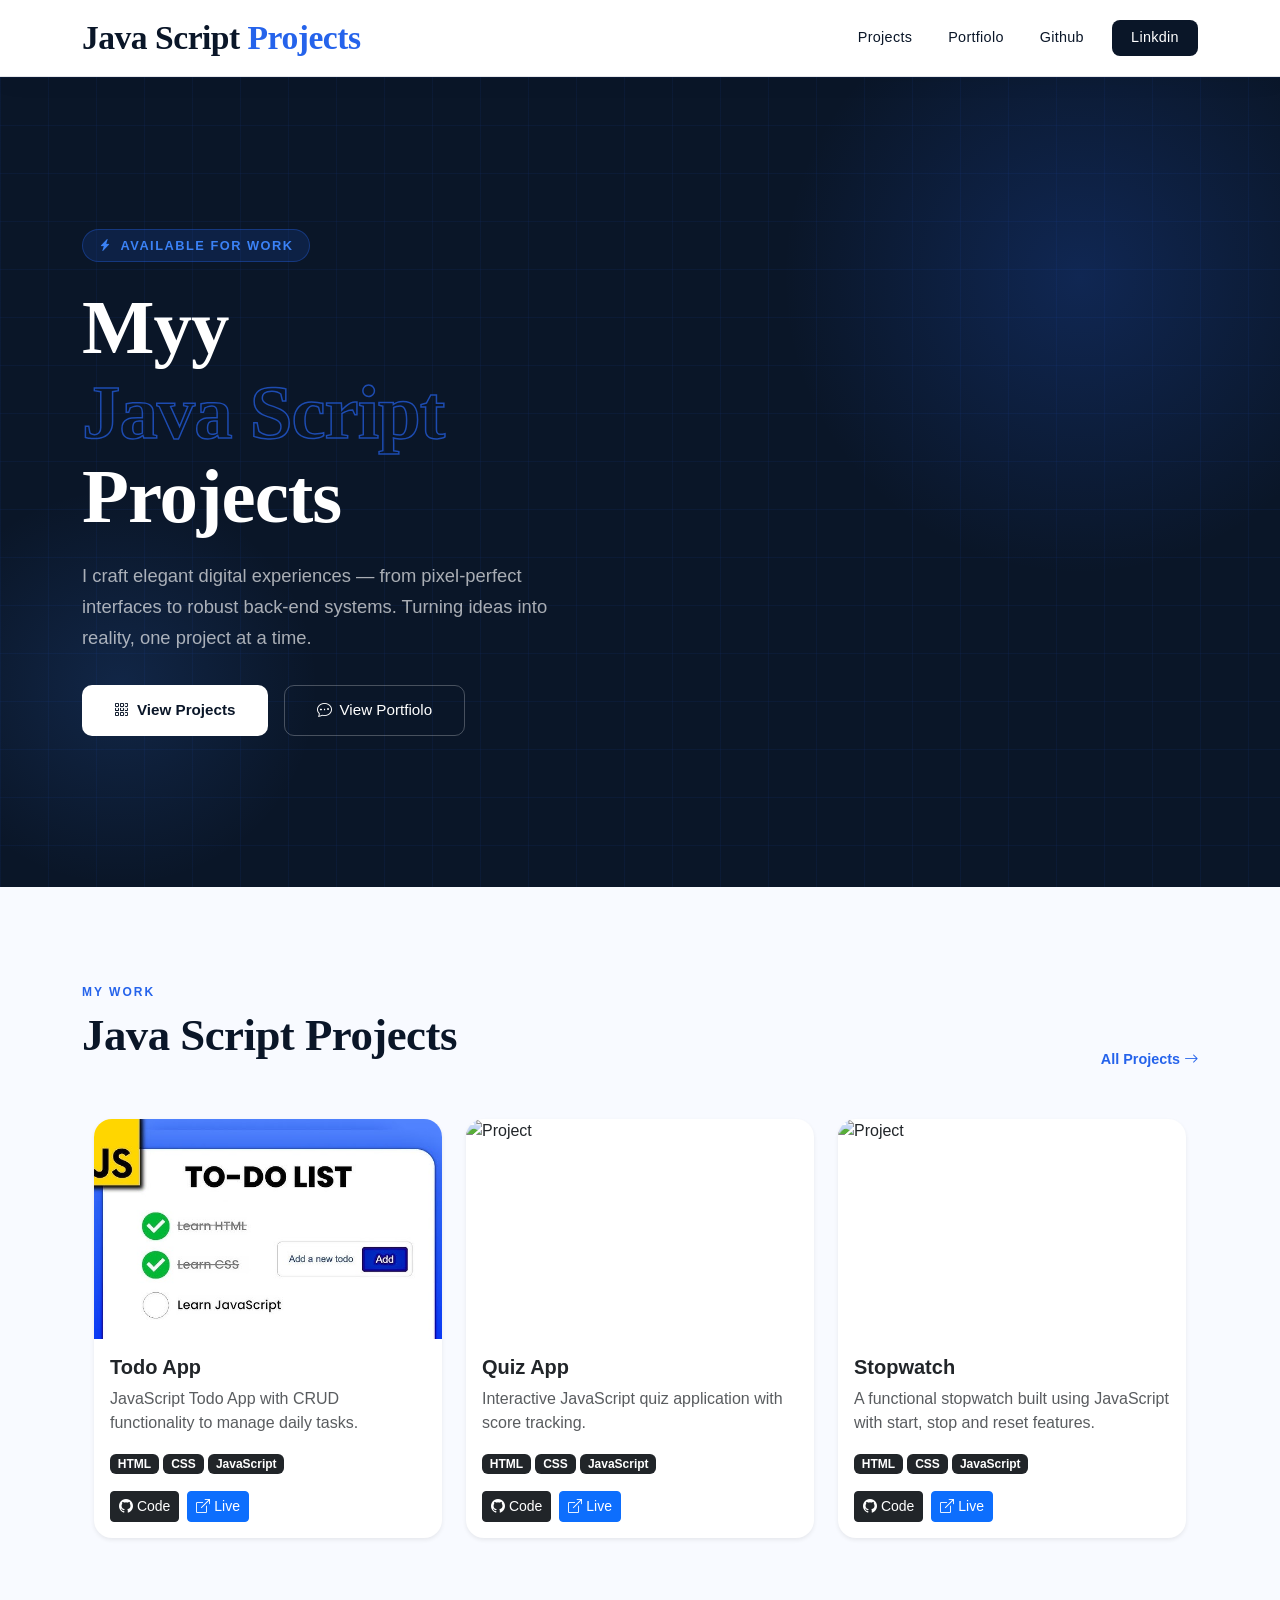
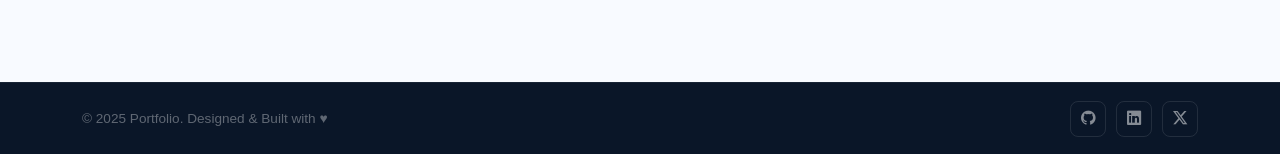
==== index.html @ 5cb29858 "first commit" ====
<!DOCTYPE html>
<html lang="en">

<head>
    <meta charset="UTF-8" />
    <meta name="viewport" content="width=device-width, initial-scale=1.0" />
    <title>Projects</title>
    <link href="https://cdn.jsdelivr.net/npm/bootstrap@5.3.3/dist/css/bootstrap.min.css" rel="stylesheet" />
    <link href="https://cdn.jsdelivr.net/npm/bootstrap-icons@1.11.3/font/bootstrap-icons.css" rel="stylesheet" />
    <link rel="stylesheet" href="style.css">
</head>

<body>
    <nav class="navbar navbar-expand-lg">
        <div class="container">
            <a class="navbar-brand" href="#">Java Script<span> Projects</span></a>
            <button class="navbar-toggler border-0 shadow-none" type="button" data-bs-toggle="collapse"
                data-bs-target="#navMenu">
                <span class="navbar-toggler-icon"></span>
            </button>
            <div class="collapse navbar-collapse" id="navMenu">
                <ul class="navbar-nav ms-auto align-items-lg-center gap-lg-1 py-3 py-lg-0">
                    <li class="nav-item"><a class="nav-link" href="#projects">Projects</a></li>
                    <li class="nav-item"><a class="nav-link"
                            href="https://protfolio-saffwan-shafqat.netlify.app/">Portfiolo</a></li>
                    <li class="nav-item"><a class="nav-link" href="https://github.com/saffwan5946">Github</a></li>
                    <li class="nav-item ms-lg-2">
                        <a class="nav-link nav-cta" href="https://www.linkedin.com/in/saffwan-ch-4b75b3373/">Linkdin</a>
                    </li>
                </ul>
            </div>
        </div>
    </nav>
    <section class="hero" id="home">
        <div class="hero-grid-bg"></div>
        <div class="hero-glow"></div>
        <div class="hero-glow2"></div>
        <div class="container">
            <div class="row align-items-center g-5">
                <div class="col-lg-6 hero-content">
                    <div class="hero-eyebrow">
                        <i class="bi bi-lightning-charge-fill"></i>
                        Available for Work
                    </div>
                    <h1>Myy<br /><em>Java Script</em><br /> Projects</h1>
                    <p>I craft elegant digital experiences — from pixel-perfect interfaces to robust back-end systems.
                        Turning ideas into reality, one project at a time.</p>
                    <div class="hero-btns">
                        <a href="#projects" class="btn-hero-primary">
                            <i class="bi bi-grid-3x3-gap"></i> View Projects
                        </a>
                        <a href="https://protfolio-saffwan-shafqat.netlify.app/" class="btn-hero-outline">
                            <i class="bi bi-chat-dots"></i> View Portfiolo
                        </a>
                    </div>
                </div>
    </section>
    <section class="section" id="projects">
        <div class="container">
            <div class="row mb-4 align-items-end">
                <div class="col-md-7">
                    <p class="section-label">My Work</p>
                    <h2 class="section-title">Java Script Projects</h2>
                </div>
                <div class="col-md-5 text-md-end mt-3 mt-md-0">
                    <a href="#" class="text-decoration-none"
                        style="color:var(--accent); font-size:0.9rem; font-weight:600;">
                        All Projects <i class="bi bi-arrow-right"></i>
                    </a>
                </div>
            </div>


            <div class="container my-5">
                <div class="row g-4">

                    <!-- Project 1 -->
                    <div class="col-12 col-sm-6 col-lg-4">
                        <div class="card project-card h-100 border-0 shadow-sm">

                            <img src="/Images/hq720.jpg" class="card-img-top" alt="Project">

                            <div class="card-body d-flex flex-column">

                                <h5 class="fw-bold">Todo App</h5>

                                <p class="text-muted">
                                    JavaScript Todo App with CRUD functionality to manage daily tasks.
                                </p>

                                <div class="mb-3">
                                    <span class="badge bg-dark">HTML</span>
                                    <span class="badge bg-dark">CSS</span>
                                    <span class="badge bg-dark">JavaScript</span>
                                </div>

                                <div class="mt-auto d-flex gap-2">
                                    <a href="" class="btn btn-dark btn-sm">
                                        <i class="bi bi-github"></i> Code
                                    </a>

                                    <a href="#" class="btn btn-primary btn-sm">
                                        <i class="bi bi-box-arrow-up-right"></i> Live
                                    </a>
                                </div>

                            </div>
                        </div>
                    </div>


                    <!-- Project 2 -->
                    <div class="col-12 col-sm-6 col-lg-4">
                        <div class="card project-card h-100 border-0 shadow-sm">

                            <img src="https://via.placeholder.com/400x250" class="card-img-top" alt="Project">

                            <div class="card-body d-flex flex-column">

                                <h5 class="fw-bold">Quiz App</h5>

                                <p class="text-muted">
                                    Interactive JavaScript quiz application with score tracking.
                                </p>

                                <div class="mb-3">
                                    <span class="badge bg-dark">HTML</span>
                                    <span class="badge bg-dark">CSS</span>
                                    <span class="badge bg-dark">JavaScript</span>
                                </div>

                                <div class="mt-auto d-flex gap-2">
                                    <a href="#" class="btn btn-dark btn-sm">
                                        <i class="bi bi-github"></i> Code
                                    </a>

                                    <a href="#" class="btn btn-primary btn-sm">
                                        <i class="bi bi-box-arrow-up-right"></i> Live
                                    </a>
                                </div>

                            </div>
                        </div>
                    </div>


                    <!-- Project 3 -->
                    <div class="col-12 col-sm-6 col-lg-4">
                        <div class="card project-card h-100 border-0 shadow-sm">

                            <img src="https://via.placeholder.com/400x250" class="card-img-top" alt="Project">

                            <div class="card-body d-flex flex-column">

                                <h5 class="fw-bold">Stopwatch</h5>

                                <p class="text-muted">
                                    A functional stopwatch built using JavaScript with start, stop and reset features.
                                </p>

                                <div class="mb-3">
                                    <span class="badge bg-dark">HTML</span>
                                    <span class="badge bg-dark">CSS</span>
                                    <span class="badge bg-dark">JavaScript</span>
                                </div>

                                <div class="mt-auto d-flex gap-2">
                                    <a href="#" class="btn btn-dark btn-sm">
                                        <i class="bi bi-github"></i> Code
                                    </a>

                                    <a href="#" class="btn btn-primary btn-sm">
                                        <i class="bi bi-box-arrow-up-right"></i> Live
                                    </a>
                                </div>

                            </div>
                        </div>
                    </div>

                </div>
            </div>
        </div>
    </section>
    <footer>
        <div class="container">
            <div class="d-flex flex-wrap justify-content-between align-items-center gap-3">
                <span class="footer-text">© 2025 Portfolio. Designed & Built with ♥</span>
                <div class="social-links">
                    <a href="https://github.com/saffwan5946" class="social-link"><i class="bi bi-github"></i></a>
                    <a href="https://www.linkedin.com/in/saffwan-ch-4b75b3373/" class="social-link"><i
                            class="bi bi-linkedin"></i></a>
                    <a href="#" class="social-link"><i class="bi bi-twitter-x"></i></a>
                </div>
            </div>
        </div>
    </footer>
    <script src="https://cdn.jsdelivr.net/npm/bootstrap@5.3.3/dist/js/bootstrap.bundle.min.js"></script>
</body>

</html>
---- style.css ----
:root {
      --navy:       #0a1628;
      --navy-mid:   #112240;
      --navy-light: #1e3a5f;
      --accent:     #2563eb;
      --accent2:    #3b82f6;
      --white:      #ffffff;
      --off-white:  #f8faff;
      --muted:      #64748b;
      --border:     rgba(10,22,40,0.10);
    }

    * { box-sizing: border-box; }

    html { scroll-behavior: smooth; }

    body {
      font-family: 'DM Sans', sans-serif;
      background: var(--off-white);
      color: var(--navy);
      overflow-x: hidden;
    }
    .navbar {
      background: var(--white);
      border-bottom: 1.5px solid var(--border);
      padding: 0.5rem 0;
      position: sticky;
      top: 0;
      z-index: 1000;
      box-shadow: 0 2px 24px rgba(10,22,40,0.06);
    }
    .navbar-brand {
      font-family: 'Playfair Display', serif;
      font-size: 2.1rem;
      font-weight: 900;
      color: var(--navy) !important;
      letter-spacing: -0.5px;
    }
    .navbar-brand span { color: var(--accent); }
    .nav-link {
      color: var(--navy) !important;
      font-weight: 500;
      font-size: 0.9rem;
      letter-spacing: 0.3px;
      padding: 0.4rem 1rem !important;
      border-radius: 6px;
      transition: background 0.2s, color 0.2s;
    }
    .nav-link:hover { background: var(--off-white); color: var(--accent) !important; }
    .nav-cta {
      background: var(--navy);
      color: var(--white) !important;
      border-radius: 8px !important;
      padding: 0.45rem 1.2rem !important;
      transition: background 0.2s, transform 0.15s;
    }
    .nav-cta:hover { background: var(--accent) !important; transform: translateY(-1px); color: var(--white) !important;  }
    .hero {
      background: var(--navy);
      min-height: 90vh;
      display: flex;
      align-items: center;
      position: relative;
      overflow: hidden;
    }
    .hero-grid-bg {
      position: absolute;
      inset: 0;
      background-image:
        linear-gradient(rgba(37,99,235,0.07) 1px, transparent 1px),
        linear-gradient(90deg, rgba(37,99,235,0.07) 1px, transparent 1px);
      background-size: 48px 48px;
      animation: gridPan 20s linear infinite;
    }
    @keyframes gridPan {
      from { background-position: 0 0; }
      to   { background-position: 48px 48px; }
    }
    .hero-glow {
      position: absolute;
      width: 600px; height: 600px;
      background: radial-gradient(circle, rgba(37,99,235,0.22) 0%, transparent 70%);
      border-radius: 50%;
      right: -100px; top: -100px;
      pointer-events: none;
    }
    .hero-glow2 {
      position: absolute;
      width: 400px; height: 400px;
      background: radial-gradient(circle, rgba(59,130,246,0.15) 0%, transparent 70%);
      border-radius: 50%;
      left: -80px; bottom: 0;
      pointer-events: none;
    }
    .hero-content { position: relative; z-index: 2; }
    .hero-eyebrow {
      display: inline-flex;
      align-items: center;
      gap: 8px;
      background: rgba(37,99,235,0.15);
      border: 1px solid rgba(37,99,235,0.35);
      color: var(--accent2);
      font-size: 0.8rem;
      font-weight: 600;
      letter-spacing: 1.5px;
      text-transform: uppercase;
      padding: 6px 16px;
      border-radius: 50px;
      margin-bottom: 1.5rem;
    }
    .hero-eyebrow i { font-size: 0.75rem; }
    .hero h1 {
      font-family: 'Playfair Display', serif;
      font-size: clamp(2.8rem, 6vw, 5rem);
      font-weight: 900;
      color: var(--white);
      line-height: 1.1;
      margin-bottom: 1.25rem;
      letter-spacing: -1px;
    }
    .hero h1 em {
      font-style: normal;
      color: transparent;
      -webkit-text-stroke: 1.5px rgba(37,99,235,0.7);
    }
    .hero p {
      color: rgba(255,255,255,0.65);
      font-size: 1.15rem;
      font-weight: 300;
      max-width: 480px;
      line-height: 1.7;
      margin-bottom: 2rem;
    }
    .hero-btns { display: flex; flex-wrap: wrap; gap: 1rem; }
    .btn-hero-primary {
      background: var(--white);
      color: var(--navy);
      font-weight: 600;
      padding: 0.8rem 2rem;
      border-radius: 10px;
      border: none;
      font-size: 0.95rem;
      transition: transform 0.2s, box-shadow 0.2s;
      text-decoration: none;
      display: inline-flex; align-items: center; gap: 8px;
    }
    .btn-hero-primary:hover { transform: translateY(-2px); box-shadow: 0 8px 30px rgba(255,255,255,0.2); color: var(--navy); }
    .btn-hero-outline {
      border: 1.5px solid rgba(255,255,255,0.25);
      color: var(--white);
      font-weight: 500;
      padding: 0.8rem 2rem;
      border-radius: 10px;
      background: transparent;
      font-size: 0.95rem;
      transition: border-color 0.2s, background 0.2s;
      text-decoration: none;
      display: inline-flex; align-items: center; gap: 8px;
    }
    .btn-hero-outline:hover { border-color: var(--accent2); background: rgba(37,99,235,0.1); color: var(--white); }

    .hero-stats {
      display: flex;
      gap: 2.5rem;
      margin-top: 3rem;
      flex-wrap: wrap;
    }
    .stat-item { text-align: left; }
    .stat-num {
      font-family: 'Playfair Display', serif;
      font-size: 2rem;
      font-weight: 700;
      color: var(--white);
      line-height: 1;
    }
    .stat-label {
      font-size: 0.8rem;
      color: rgba(255,255,255,0.45);
      font-weight: 400;
      margin-top: 2px;
      letter-spacing: 0.5px;
    }
    .hero-visual {
      position: relative;
      z-index: 2;
    }
    .hero-card-mockup {
      background: var(--navy-mid);
      border: 1px solid rgba(37,99,235,0.2);
      border-radius: 20px;
      padding: 2rem;
      box-shadow: 0 40px 80px rgba(0,0,0,0.4);
      animation: float 5s ease-in-out infinite;
    }
    @keyframes float {
      0%,100% { transform: translateY(0); }
      50%      { transform: translateY(-14px); }
    }
    .mockup-bar {
      display: flex; gap: 6px; margin-bottom: 1.2rem;
    }
    .mockup-dot {
      width: 10px; height: 10px; border-radius: 50%;
    }
    .mockup-line {
      height: 8px; border-radius: 4px;
      background: rgba(255,255,255,0.08);
      margin-bottom: 10px;
    }
    .mockup-img {
      height: 120px;
      border-radius: 10px;
      background: linear-gradient(135deg, rgba(37,99,235,0.3), rgba(10,22,40,0.6));
      margin-bottom: 1rem;
      display: flex; align-items: center; justify-content: center;
      border: 1px solid rgba(37,99,235,0.2);
    }
    .mockup-img i { font-size: 2.5rem; color: rgba(37,99,235,0.6); }
    .mockup-tag {
      display: inline-block;
      background: rgba(37,99,235,0.2);
      color: var(--accent2);
      font-size: 0.7rem;
      font-weight: 600;
      letter-spacing: 0.8px;
      padding: 3px 10px;
      border-radius: 20px;
      text-transform: uppercase;
    }
    .section { padding: 6rem 0; }
    .section-label {
      font-size: 0.75rem;
      font-weight: 700;
      letter-spacing: 2px;
      text-transform: uppercase;
      color: var(--accent);
      margin-bottom: 0.5rem;
    }
    .section-title {
      font-family: 'Playfair Display', serif;
      font-size: clamp(1.8rem, 4vw, 2.8rem);
      font-weight: 900;
      color: var(--navy);
      line-height: 1.2;
      letter-spacing: -0.5px;
    }
    .project-card {
      background: var(--white);
      border-radius: 18px;
      border: 1.5px solid var(--border);
      overflow: hidden;
      transition: transform 0.3s, box-shadow 0.3s;
      height: 100%;
    }
    .project-card:hover {
      transform: translateY(-8px);
      box-shadow: 0 24px 60px rgba(10,22,40,0.12);
    }
    .card-thumb {
      height: 200px;
      position: relative;
      overflow: hidden;
      display: flex; align-items: center; justify-content: center;
    }
    .thumb-bg {
      position: absolute; inset: 0;
      transition: transform 0.4s;
    }
    .project-card:hover .thumb-bg { transform: scale(1.06); }
    .thumb-icon {
      font-size: 3rem;
      position: relative; z-index: 1;
      opacity: 0.9;
    }
    .card-overlay-btn {
      position: absolute;
      inset: 0;
      background: rgba(10,22,40,0.6);
      display: flex; align-items: center; justify-content: center;
      opacity: 0;
      transition: opacity 0.3s;
    }
    .project-card:hover .card-overlay-btn { opacity: 1; }
    .overlay-link {
      background: var(--white);
      color: var(--navy);
      font-weight: 600;
      font-size: 0.85rem;
      padding: 0.55rem 1.4rem;
      border-radius: 8px;
      text-decoration: none;
      display: inline-flex; align-items: center; gap: 6px;
      transition: background 0.2s;
    }
    .overlay-link:hover { background: var(--off-white); color: var(--navy); }

    .card-body-custom { padding: 1.5rem; }
    .card-meta {
      display: flex;
      justify-content: space-between;
      align-items: center;
      margin-bottom: 0.75rem;
    }
    .card-category {
      font-size: 0.72rem;
      font-weight: 700;
      letter-spacing: 1px;
      text-transform: uppercase;
      color: var(--accent);
    }
    .card-year {
      font-size: 0.75rem;
      color: var(--muted);
      font-weight: 400;
    }
    .card-title {
      font-family: 'Playfair Display', serif;
      font-size: 1.2rem;
      font-weight: 700;
      color: var(--navy);
      margin-bottom: 0.5rem;
      line-height: 1.3;
    }
    .card-desc {
      font-size: 0.88rem;
      color: var(--muted);
      line-height: 1.6;
      margin-bottom: 1.1rem;
    }
    .card-tags { display: flex; flex-wrap: wrap; gap: 6px; }
    .tag {
      background: var(--off-white);
      color: var(--navy-light);
      font-size: 0.72rem;
      font-weight: 600;
      padding: 3px 10px;
      border-radius: 20px;
      border: 1px solid var(--border);
    }
    .card-footer-custom {
      padding: 1rem 1.5rem;
      border-top: 1.5px solid var(--border);
      display: flex;
      justify-content: space-between;
      align-items: center;
      background: var(--off-white);
    }
    .card-links { display: flex; gap: 10px; }
    .icon-link {
      width: 32px; height: 32px;
      border-radius: 8px;
      border: 1.5px solid var(--border);
      background: var(--white);
      display: inline-flex; align-items: center; justify-content: center;
      color: var(--navy);
      font-size: 0.85rem;
      text-decoration: none;
      transition: background 0.2s, border-color 0.2s, color 0.2s;
    }
    .icon-link:hover { background: var(--navy); color: var(--white); border-color: var(--navy); }
    .status-badge {
      font-size: 0.72rem;
      font-weight: 600;
      padding: 3px 10px;
      border-radius: 20px;
    }
    .status-live { background: #ecfdf5; color: #059669; border: 1px solid #a7f3d0; }
    .status-wip  { background: #fffbeb; color: #d97706; border: 1px solid #fde68a; }
    .status-archived { background: var(--off-white); color: var(--muted); border: 1px solid var(--border); }
    .skills-section {
      background: var(--navy);
      padding: 6rem 0;
    }
    footer {
      background: var(--navy);
      padding: 1.1rem 0;
      border-top: 1px solid rgba(255,255,255,0.06);
    }
    .footer-text {
      color: rgba(255,255,255,0.35);
      font-size: 0.85rem;
    }
    .social-links { display: flex; gap: 10px; }
    .social-link {
      width: 36px; height: 36px;
      border-radius: 8px;
      border: 1px solid rgba(255,255,255,0.1);
      display: inline-flex; align-items: center; justify-content: center;
      color: rgba(255,255,255,0.5);
      font-size: 0.9rem;
      text-decoration: none;
      transition: all 0.2s;
    }
    .social-link:hover { background: rgba(37,99,235,0.2); border-color: rgba(37,99,235,0.4); color: var(--accent2); }
    @media (max-width: 768px) {
      .hero { min-height: auto; padding: 5rem 0; }
      .hero-card-mockup { display: none; }
      .contact-card { padding: 2rem; }
      .hero-stats { gap: 1.5rem; }
    }




    .project-card{
transition:0.3s;
}

.project-card:hover{
transform:translateY(-8px);
box-shadow:0 15px 30px rgba(0,0,0,0.15);
}

.project-card img{
height:220px;
object-fit:cover;
}
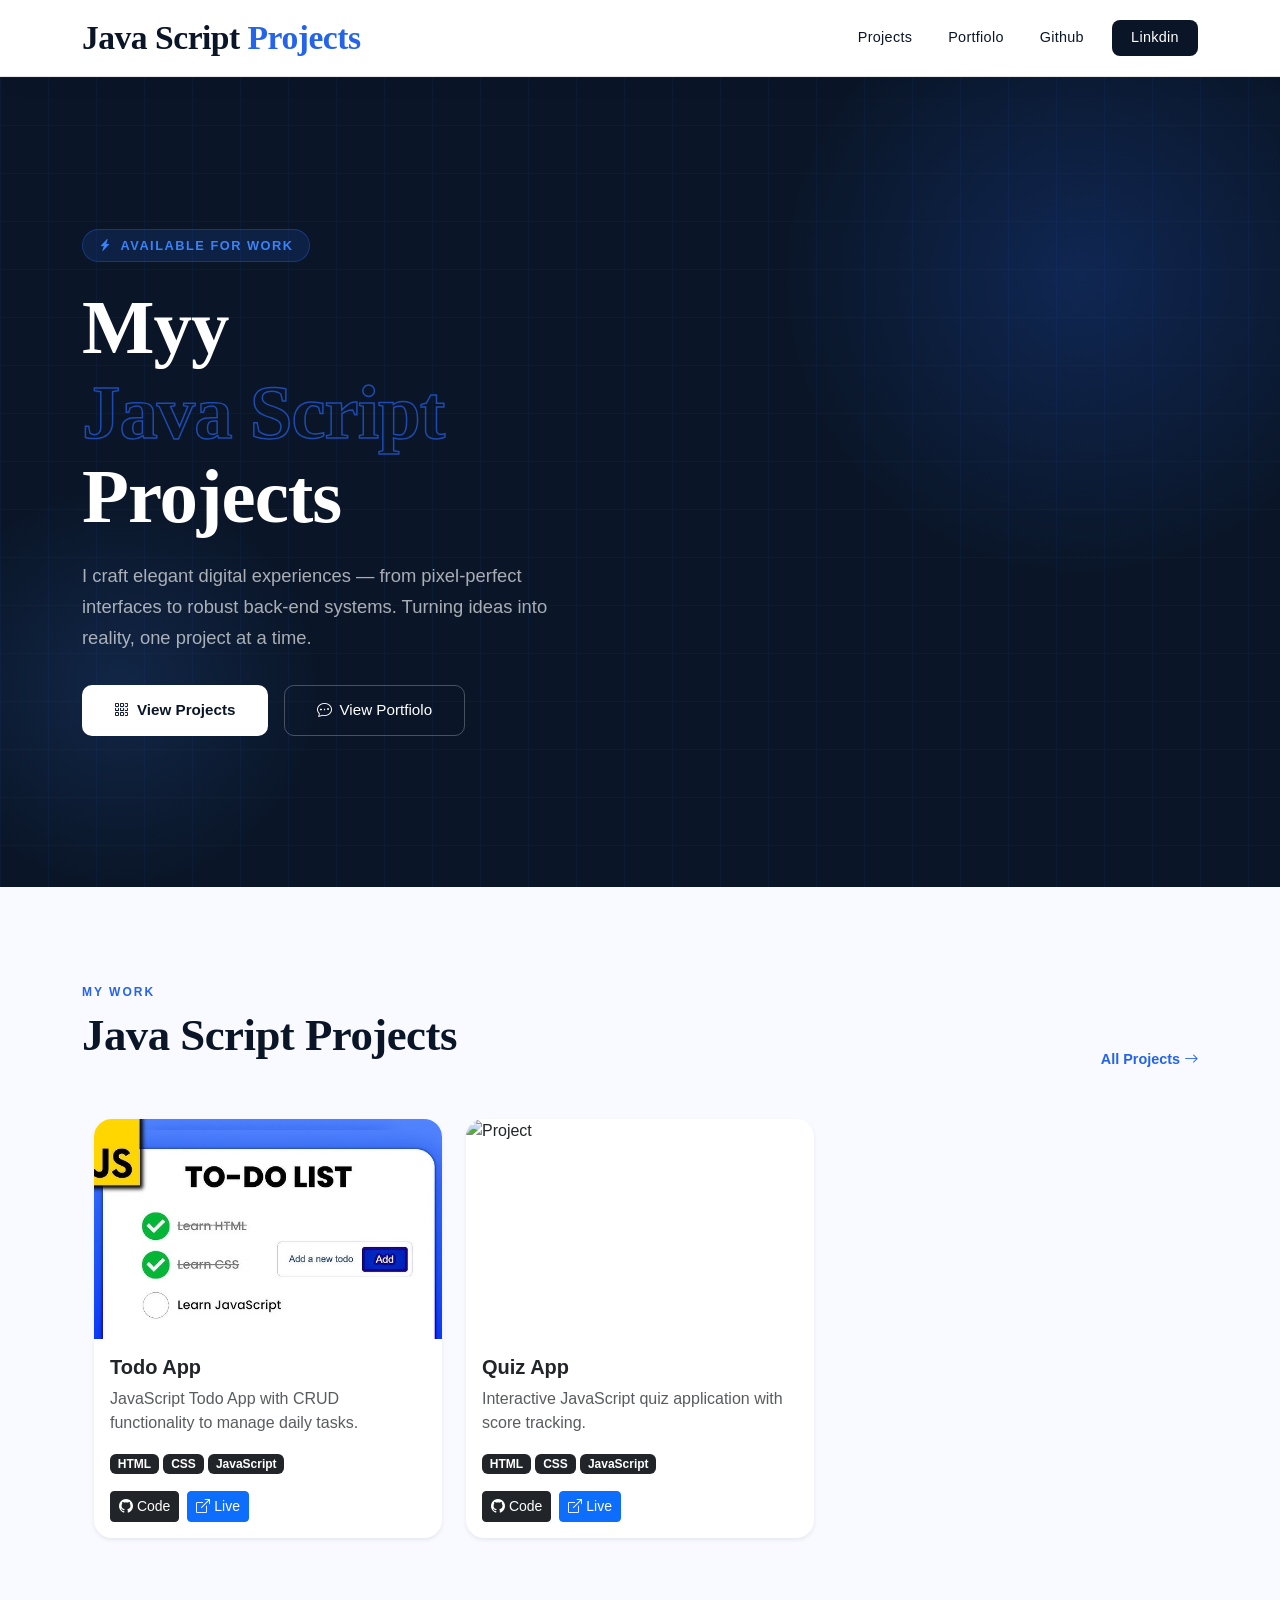
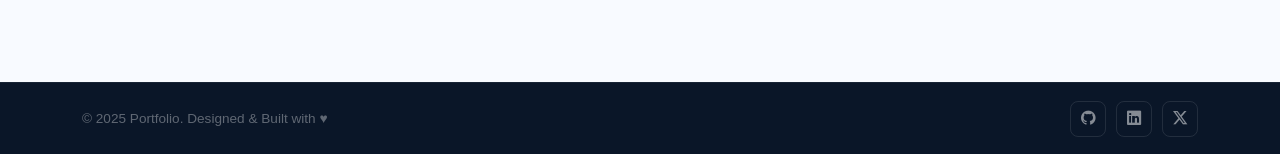
==== commit a1624411: "Updated" ====
--- a/index.html
+++ b/index.html
@@ -95,11 +95,11 @@
                                 </div>
 
                                 <div class="mt-auto d-flex gap-2">
-                                    <a href="" class="btn btn-dark btn-sm">
+                                    <a href="https://github.com/saffwan5946/JavaScript-Projects/tree/main/Project-01-Todo-App" class="btn btn-dark btn-sm">
                                         <i class="bi bi-github"></i> Code
                                     </a>
 
-                                    <a href="#" class="btn btn-primary btn-sm">
+                                    <a href="https://saffwan5946.github.io/JavaScript-Projects/Project-01-Todo-App" class="btn btn-primary btn-sm">
                                         <i class="bi bi-box-arrow-up-right"></i> Live
                                     </a>
                                 </div>
@@ -144,39 +144,6 @@
                     </div>
 
 
-                    <!-- Project 3 -->
-                    <div class="col-12 col-sm-6 col-lg-4">
-                        <div class="card project-card h-100 border-0 shadow-sm">
-
-                            <img src="https://via.placeholder.com/400x250" class="card-img-top" alt="Project">
-
-                            <div class="card-body d-flex flex-column">
-
-                                <h5 class="fw-bold">Stopwatch</h5>
-
-                                <p class="text-muted">
-                                    A functional stopwatch built using JavaScript with start, stop and reset features.
-                                </p>
-
-                                <div class="mb-3">
-                                    <span class="badge bg-dark">HTML</span>
-                                    <span class="badge bg-dark">CSS</span>
-                                    <span class="badge bg-dark">JavaScript</span>
-                                </div>
-
-                                <div class="mt-auto d-flex gap-2">
-                                    <a href="#" class="btn btn-dark btn-sm">
-                                        <i class="bi bi-github"></i> Code
-                                    </a>
-
-                                    <a href="#" class="btn btn-primary btn-sm">
-                                        <i class="bi bi-box-arrow-up-right"></i> Live
-                                    </a>
-                                </div>
-
-                            </div>
-                        </div>
-                    </div>
 
                 </div>
             </div>
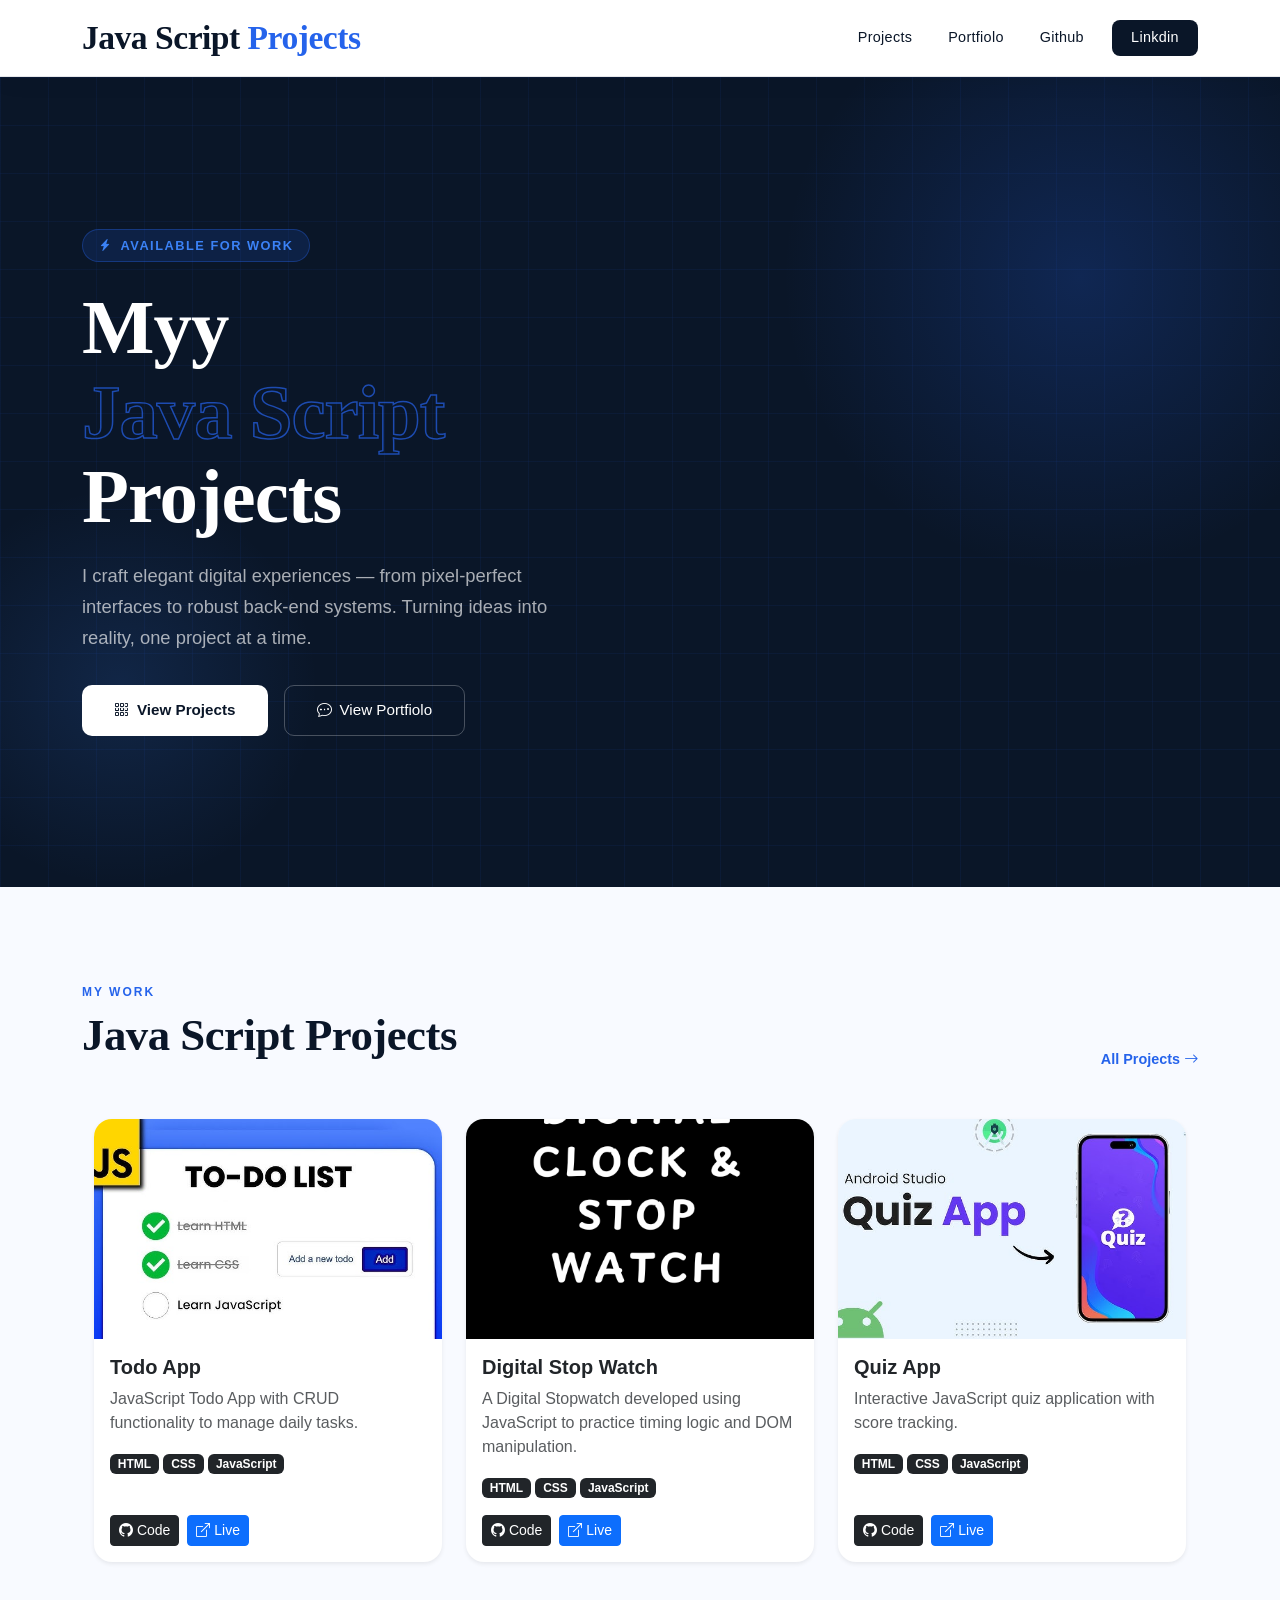
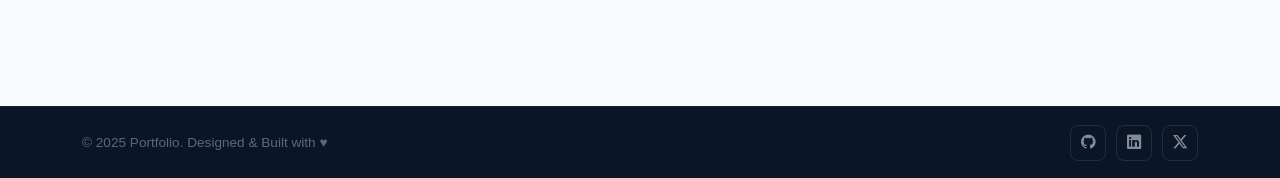
==== commit 7dcc6d58: "Updated" ====
--- a/index.html
+++ b/index.html
@@ -113,14 +113,14 @@
                     <div class="col-12 col-sm-6 col-lg-4">
                         <div class="card project-card h-100 border-0 shadow-sm">
 
-                            <img src="https://via.placeholder.com/400x250" class="card-img-top" alt="Project">
+                            <img src="./Images/digital-stopwatch.png" class="card-img-top" alt="Project">
 
                             <div class="card-body d-flex flex-column">
 
-                                <h5 class="fw-bold">Quiz App</h5>
+                                <h5 class="fw-bold">Digital Stop Watch</h5>
 
                                 <p class="text-muted">
-                                    Interactive JavaScript quiz application with score tracking.
+                                    A Digital Stopwatch developed using JavaScript to practice timing logic and DOM manipulation.
                                 </p>
 
                                 <div class="mb-3">
@@ -130,11 +130,46 @@
                                 </div>
 
                                 <div class="mt-auto d-flex gap-2">
-                                    <a href="#" class="btn btn-dark btn-sm">
+                                    <a href="https://github.com/saffwan5946/JavaScript-Projects/tree/main/Project-02-stop-Watch" class="btn btn-dark btn-sm">
                                         <i class="bi bi-github"></i> Code
                                     </a>
 
-                                    <a href="#" class="btn btn-primary btn-sm">
+                                    <a href="https://saffwan5946.github.io/JavaScript-Projects/Project-02-stop-Watch" class="btn btn-primary btn-sm">
+                                        <i class="bi bi-box-arrow-up-right"></i> Live
+                                    </a>
+                                </div>
+
+                            </div>
+                        </div>
+                    </div>
+
+
+                    <!-- Project 3 -->
+                    <div class="col-12 col-sm-6 col-lg-4">
+                        <div class="card project-card h-100 border-0 shadow-sm">
+
+                            <img src="./Images/quiz-app-project.jpg" class="card-img-top" alt="Project">
+
+                            <div class="card-body d-flex flex-column">
+
+                                <h5 class="fw-bold">Quiz App</h5>
+
+                                <p class="text-muted">
+                                    Interactive JavaScript quiz application with score tracking.
+                                </p>
+
+                                <div class="mb-3">
+                                    <span class="badge bg-dark">HTML</span>
+                                    <span class="badge bg-dark">CSS</span>
+                                    <span class="badge bg-dark">JavaScript</span>
+                                </div>
+
+                                <div class="mt-auto d-flex gap-2">
+                                    <a href="https://github.com/saffwan5946/JavaScript-Projects/tree/main/Project-03-Quiz-App" class="btn btn-dark btn-sm">
+                                        <i class="bi bi-github"></i> Code
+                                    </a>
+
+                                    <a href="https://saffwan5946.github.io/JavaScript-Projects/Project-03-Quiz-App" class="btn btn-primary btn-sm">
                                         <i class="bi bi-box-arrow-up-right"></i> Live
                                     </a>
                                 </div>
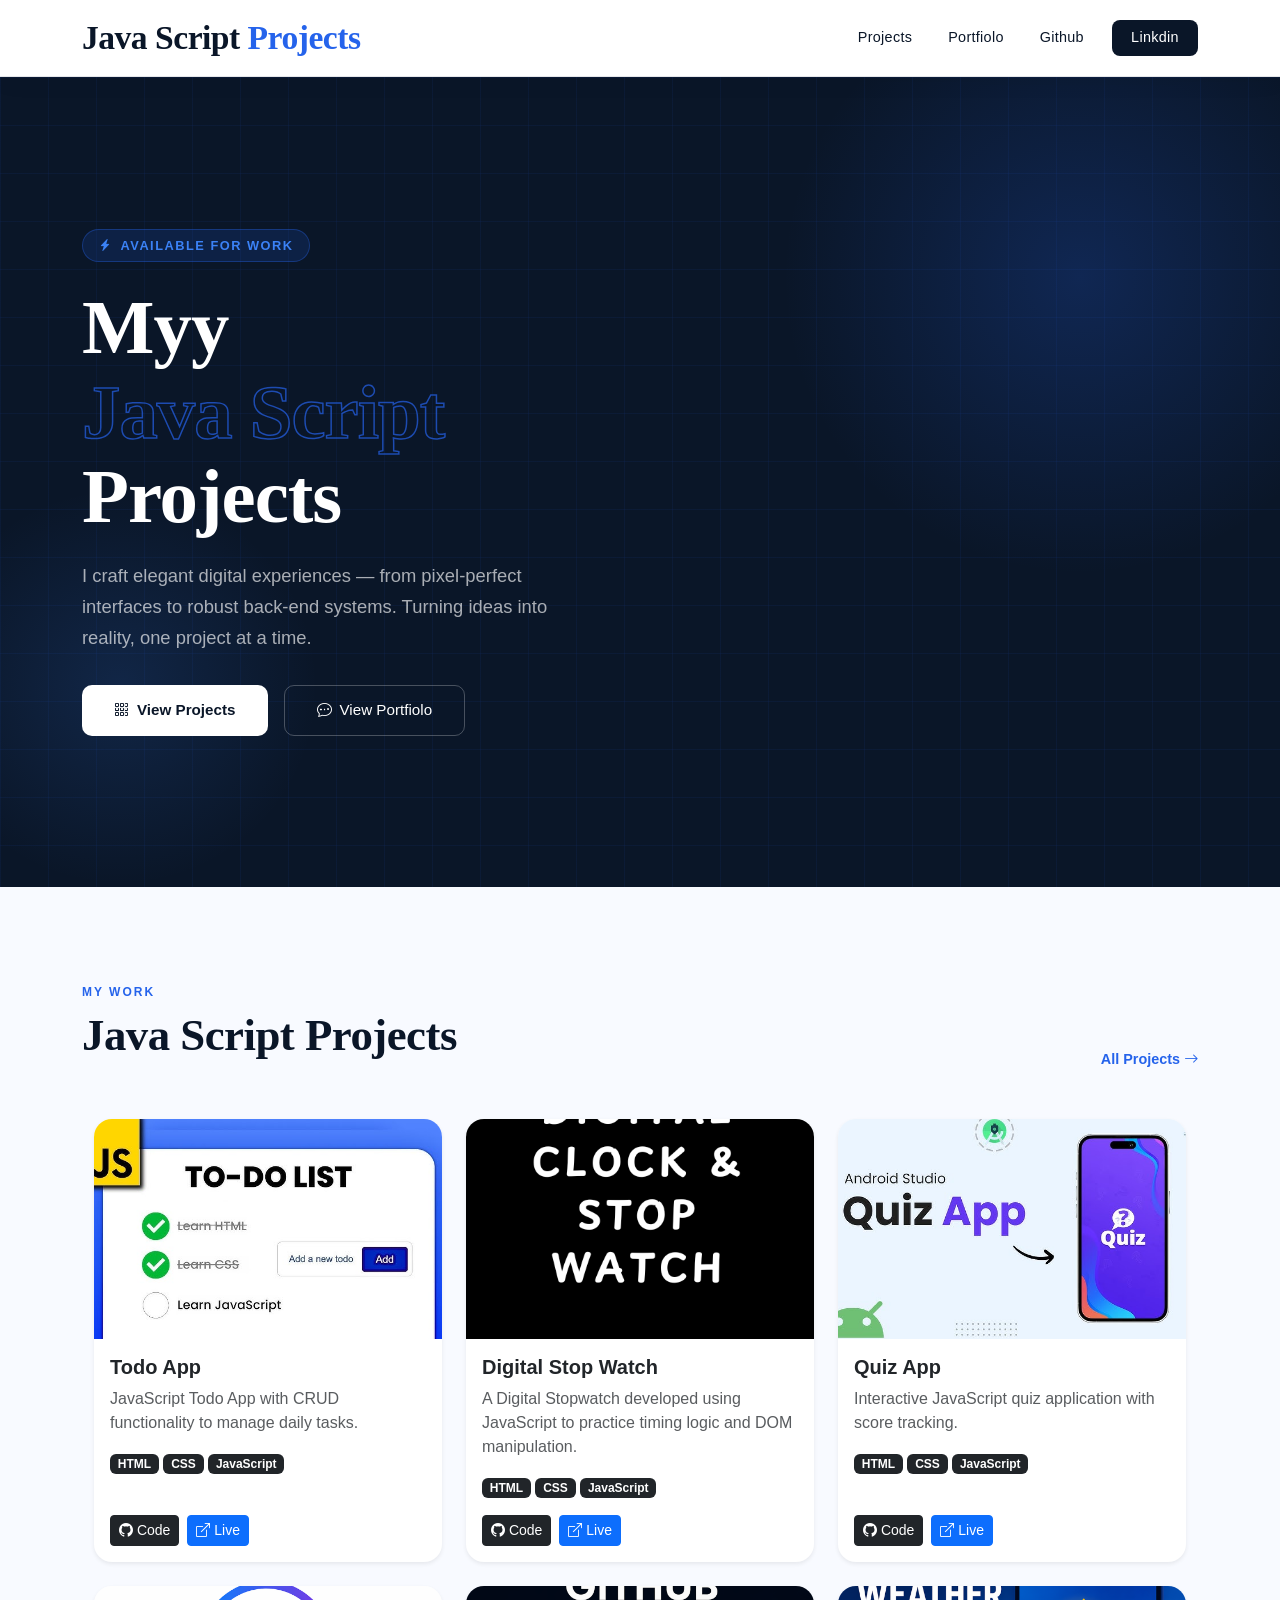
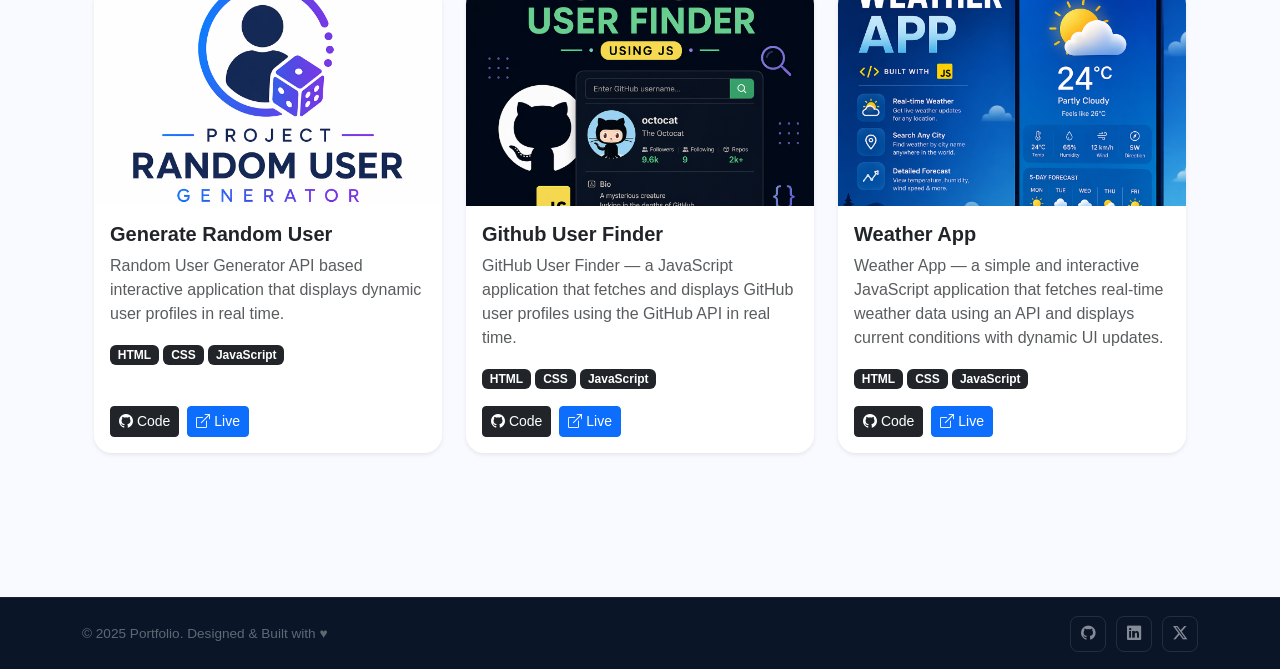
==== commit 12a6d3d7: "initial commit" ====
--- a/index.html
+++ b/index.html
@@ -78,7 +78,7 @@
                     <div class="col-12 col-sm-6 col-lg-4">
                         <div class="card project-card h-100 border-0 shadow-sm">
 
-                            <img src="/Images/hq720.jpg" class="card-img-top" alt="Project">
+                            <img src="./Images/hq720.jpg" class="card-img-top" alt="Project">
 
                             <div class="card-body d-flex flex-column">
 
@@ -166,6 +166,108 @@
 
                                 <div class="mt-auto d-flex gap-2">
                                     <a href="https://github.com/saffwan5946/JavaScript-Projects/tree/main/Project-03-Quiz-App" class="btn btn-dark btn-sm">
+                                        <i class="bi bi-github"></i> Code
+                                    </a>
+
+                                    <a href="https://saffwan5946.github.io/JavaScript-Projects/Project-03-Quiz-App" class="btn btn-primary btn-sm">
+                                        <i class="bi bi-box-arrow-up-right"></i> Live
+                                    </a>
+                                </div>
+
+                            </div>
+                        </div>
+                    </div>
+
+                    <!-- Project 4 -->
+                    <div class="col-12 col-sm-6 col-lg-4">
+                        <div class="card project-card h-100 border-0 shadow-sm">
+
+                            <img src="./Images/ChatGPT Image Apr 23, 2026, 09_19_44 PM.png" class="card-img-top" alt="Project">
+
+                            <div class="card-body d-flex flex-column">
+
+                                <h5 class="fw-bold">Generate Random User</h5>
+
+                                <p class="text-muted">
+                                    Random User Generator API based interactive application that displays dynamic user profiles in real time.
+                                </p>
+
+                                <div class="mb-3">
+                                    <span class="badge bg-dark">HTML</span>
+                                    <span class="badge bg-dark">CSS</span>
+                                    <span class="badge bg-dark">JavaScript</span>
+                                </div>
+
+                                <div class="mt-auto d-flex gap-2">
+                                    <a href="https://github.com/saffwan5946/JavaScript-Projects/tree/main/Project-04-random-user" class="btn btn-dark btn-sm">
+                                        <i class="bi bi-github"></i> Code
+                                    </a>
+
+                                    <a href="https://saffwan5946.github.io/JavaScript-Projects/Project-03-Quiz-App" class="btn btn-primary btn-sm">
+                                        <i class="bi bi-box-arrow-up-right"></i> Live
+                                    </a>
+                                </div>
+
+                            </div>
+                        </div>
+                    </div>
+
+                    <!-- Project 5 -->
+                    <div class="col-12 col-sm-6 col-lg-4">
+                        <div class="card project-card h-100 border-0 shadow-sm">
+
+                            <img src="./Images/ChatGPT Image Apr 23, 2026, 09_21_28 PM.png" class="card-img-top" alt="Project">
+
+                            <div class="card-body d-flex flex-column">
+
+                                <h5 class="fw-bold">Github User Finder</h5>
+
+                                <p class="text-muted">
+                                  GitHub User Finder — a JavaScript application that fetches and displays GitHub user profiles using the GitHub API in real time.
+                                </p>
+
+                                <div class="mb-3">
+                                    <span class="badge bg-dark">HTML</span>
+                                    <span class="badge bg-dark">CSS</span>
+                                    <span class="badge bg-dark">JavaScript</span>
+                                </div>
+
+                                <div class="mt-auto d-flex gap-2">
+                                    <a href="https://github.com/saffwan5946/JavaScript-Projects/tree/main/Project-05-github-user-finder" class="btn btn-dark btn-sm">
+                                        <i class="bi bi-github"></i> Code
+                                    </a>
+
+                                    <a href="https://saffwan5946.github.io/JavaScript-Projects/Project-03-Quiz-App" class="btn btn-primary btn-sm">
+                                        <i class="bi bi-box-arrow-up-right"></i> Live
+                                    </a>
+                                </div>
+
+                            </div>
+                        </div>
+                    </div>
+
+                    <!-- Project 6 -->
+                    <div class="col-12 col-sm-6 col-lg-4">
+                        <div class="card project-card h-100 border-0 shadow-sm">
+
+                            <img src="./Images/ChatGPT Image Apr 23, 2026, 09_22_50 PM.png" class="card-img-top" alt="Project">
+
+                            <div class="card-body d-flex flex-column">
+
+                                <h5 class="fw-bold">Weather App</h5>
+
+                                <p class="text-muted">
+                                   Weather App — a simple and interactive JavaScript application that fetches real-time weather data using an API and displays current conditions with dynamic UI updates.
+                                </p>
+
+                                <div class="mb-3">
+                                    <span class="badge bg-dark">HTML</span>
+                                    <span class="badge bg-dark">CSS</span>
+                                    <span class="badge bg-dark">JavaScript</span>
+                                </div>
+
+                                <div class="mt-auto d-flex gap-2">
+                                    <a href="https://github.com/saffwan5946/JavaScript-Projects/tree/main/Project-06-weather-app" class="btn btn-dark btn-sm">
                                         <i class="bi bi-github"></i> Code
                                     </a>
 
